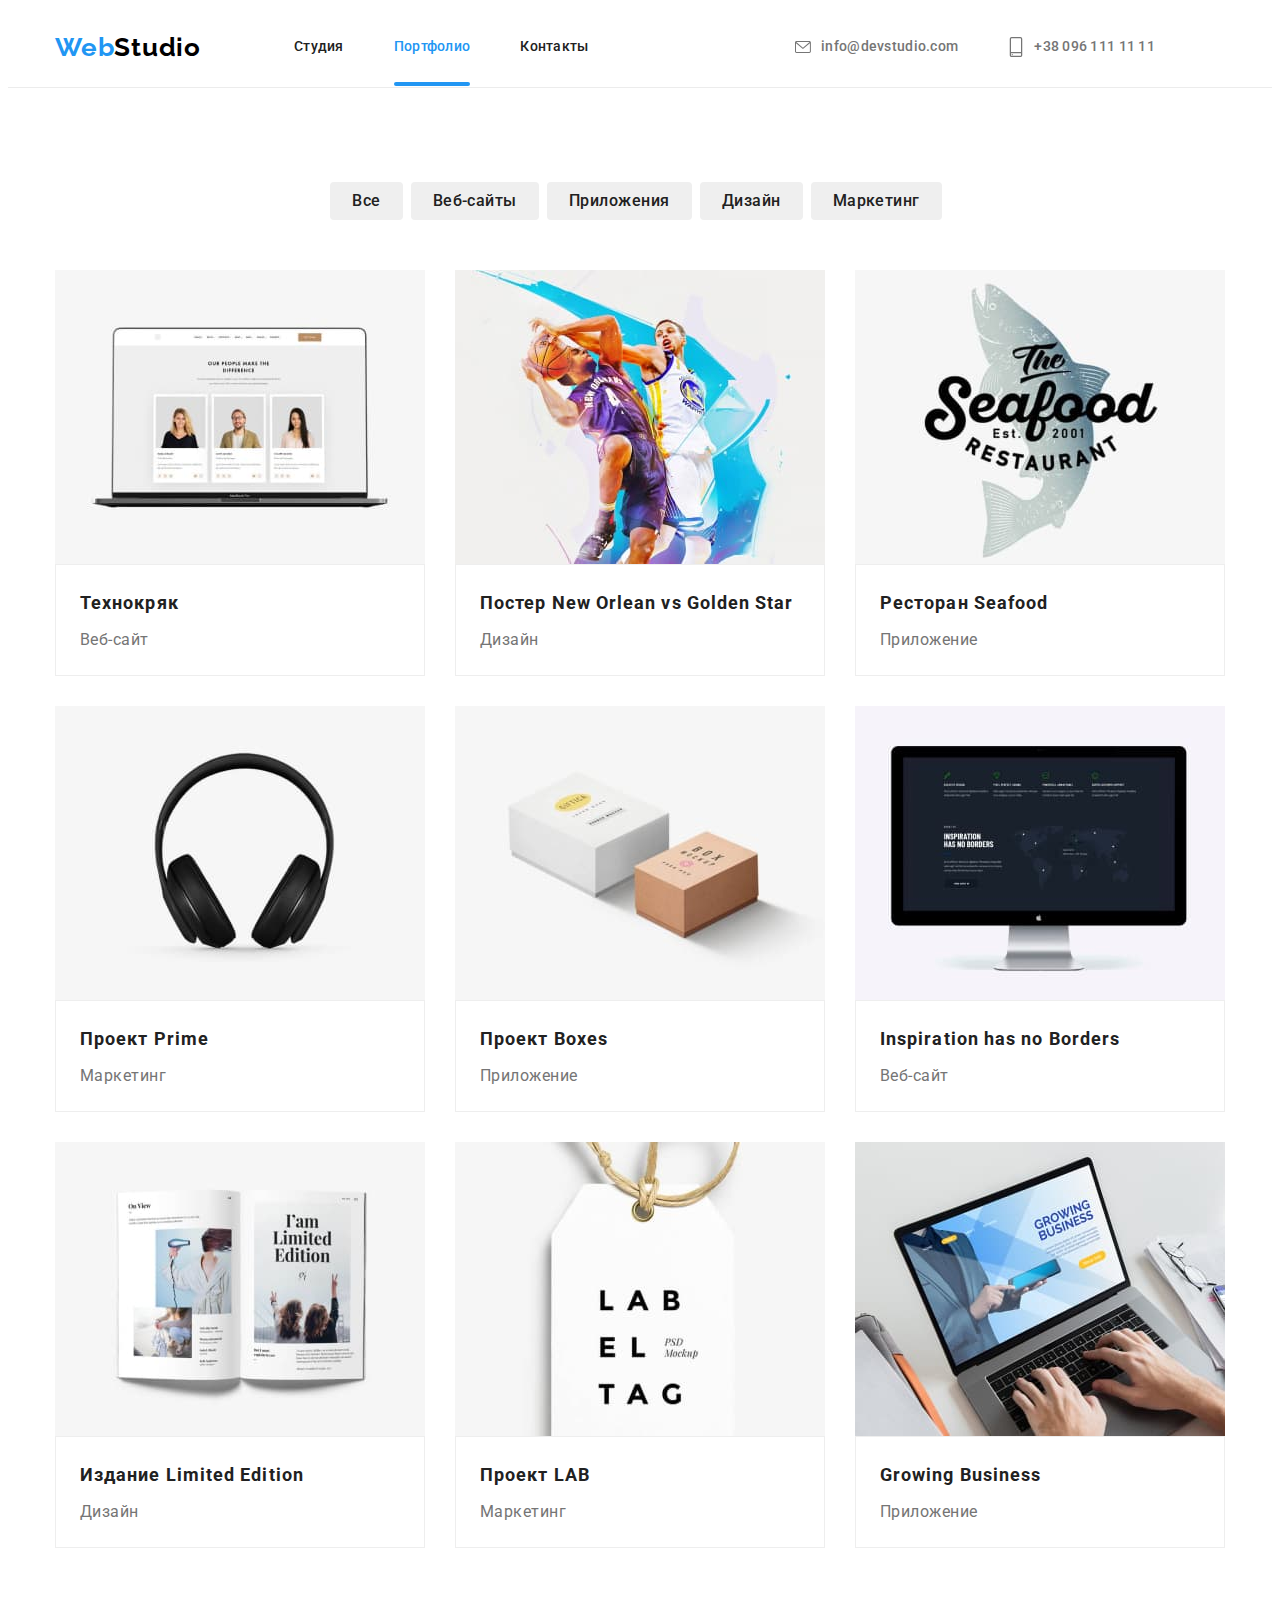
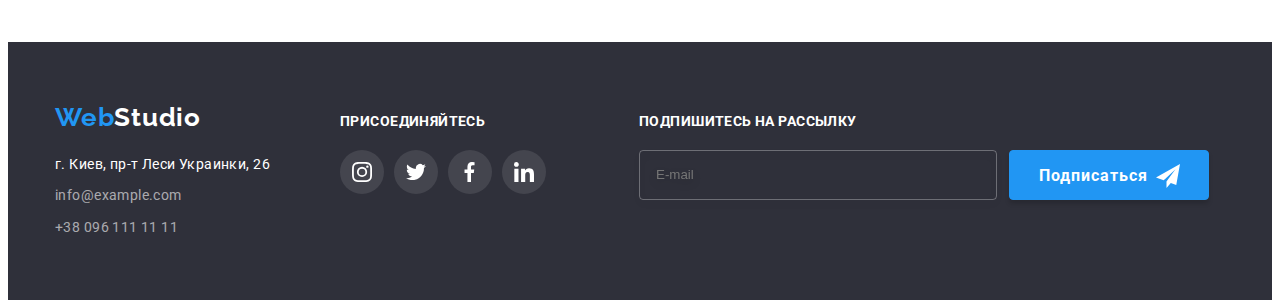
==== portfolio.html @ 85b64e0f "добавляет папки для нового проекта" ====
<!DOCTYPE html>
    <html lang="ru">
    <head>
        <meta charset="UTF-8">
        <meta http-equiv="X-UA-Compatible" content="IE=edge">
        <meta name="viewport" content="width=device-width, initial-scale=1.0">
        <title>WebStudio</title>
        <link rel="preconnect" href="https://fonts.gstatic.com">
        <link href="https://fonts.googleapis.com/css2?family=Raleway:wght@700&family=Roboto:wght@400;500;700;900&display=swap"
            rel="stylesheet">
        <link rel="stylesheet" href="./css/styles.css">

    </head>
    <body>
        <!-- Header-->
        <header class="header">
            <div class="container">
                <div class="container-nav">
                    <nav class="navigation">
                        <a class="logo-link link" href="./index.html"> <span class="logo">Web</span>Studio</a>
        
                        <ul class="menu list">
                            <li class="menu-item">
                                <a class="menu-link link " href="./index.html">Студия</a>
                            </li>
                            <li class="menu-item">
                                <a class="menu-link link current" href="./portfolio.html">Портфолио</a>
                            </li>
                            <li class="menu-item">
                                <a class="menu-link link" href="">Контакты</a>
                            </li>
                        </ul>
                    </nav>
        
        
                    <ul class="contacts list">
                        <li class="contacts-link-item list">
                            <a class="mail-link link" href="mailo:info@devstudio.com">
                                <svg class="contacts-icon" width="16px" height="20px">
                                    <use href="./images/sprite.svg#icon-envelope">
                                    </use>
                                </svg>
                                info@devstudio.com</a>
                        </li>
        
                        <li class="navigation-link-item list">
                            <a class="tel-link link" href="tel:+380961111111">
                                <svg class="contacts-icon" width="16px" height="20px">
                                    <use href="./images/sprite.svg#icon-smartphone">
                                    </use>
                                </svg>
                                +38 096 111 11 11</a>
                        </li>
                    </ul>
                </div>
            </div>
        
        </header>
        <!-- Hero portfolio -->
        <main class="portfolio">
            <section>
                <h2 class="visually-hidden">Список проектов</h2>
                <div class="container">
                    <ul class="portfolio-button-list list">
                        <li class="portfolio-button-item">
                            <button class="portfolio-button" type="button">Все</button>
                        </li>
                        <li class="portfolio-button-item">
                            <button class="portfolio-button" type="button">Веб-сайты</button>
                        </li>
                        <li class="portfolio-button-item">
                            <button class="portfolio-button" type="button">Приложения</button>
                        </li>
                        <li class="portfolio-button-item">
                            <button class="portfolio-button" type="button">Дизайн</button>
                        </li>
                        <li class="portfolio-button-item">
                            <button class="portfolio-button" type="button">Маркетинг</button>
                        </li>
                    </ul>
                </div>


                <div class="container">
                <ul class="set-list list">
                    <li class="set-list-item">
                        <a class="set-list-icon link" href="">
                        <div class="set-list-image-text">
                            <img class="set-list-image" src="./images/portfolio/portfolio1.jpg" alt="Монитор" width="370" height="294">
                            <p class="set-list-text">Технокряк это современная площадка распространения коронавируса. Компании используют эту платформу для цифрового
                            шпионажа и атак на защищённые сервера конкурентов</p>
                        </div>
                        <div class="card-content">
                        <h3 class="list-projects">Технокряк</h3>
                        <p class="list-projects-text">Веб-сайт</p>
                     </div>
                    </a>
                        </li>

                    <li class="set-list-item">
                        <a class="set-list-icon link"  href="">
                        <div class="set-list-image-text">
                            <img src="./images/portfolio/portfolio2.jpg" alt="Баскетбольная команда" width="370" height="294">
                            <p class="set-list-text">Технокряк это современная площадка распространения коронавируса. Компании используют эту
                             платформу для цифрового
                              шпионажа и атак на защищённые сервера конкурентов</p>
                         </div>
                        <div class="card-content">
                        <h3 class="list-projects">Постер <span lang="en">New Orlean vs Golden Star</span></h3>
                        <p class="list-projects-text">Дизайн</p>
                     </div>
                    </a>
                    </li>

                    <li class="set-list-item">
                        <a class="set-list-icon link"  href="">
                        <div class="set-list-image-text">
                            <img src="./images/portfolio/portfolio3.jpg" alt="Логотип ресторана" width="370" height="294">
                                <p class="set-list-text">Технокряк это современная площадка распространения коронавируса. Компании используют эту
                                 платформу для цифрового
                                шпионажа и атак на защищённые сервера конкурентов</p>
                         </div>
                        <div class="card-content">
                        <h3 class="list-projects">Ресторан <span lang="en">Seafood</span></h3>
                        <p class="list-projects-text">Приложение</p>
                     </div>
                    </a>
                    </li>

                    <li class="set-list-item">
                        <a class="set-list-icon link"  href="">
                            <div class="set-list-image-text">
                                <img src="./images/portfolio/portfolio4.jpg" alt="Наушники" width="370" height="294">
                                <p class="set-list-text">Технокряк это современная площадка распространения коронавируса. Компании используют эту
                                платформу для цифрового
                                шпионажа и атак на защищённые сервера конкурентов</p>
                            </div>
                        <div class="card-content">
                        <h3 class="list-projects">Проект <span lang="en">Prime</span></h3>
                        <p class="list-projects-text">Маркетинг</p>
                     </div>
                    </a>
                    </li>

                    <li class="set-list-item">
                        <a class="set-list-icon link"  href="">
                            <div class="set-list-image-text">
                            <img src="./images/portfolio/portfolio5.jpg" alt="Элементы блоков" width="370" height="294">
                                <p class="set-list-text">Технокряк это современная площадка распространения коронавируса. Компании используют эту
                                    платформу для цифрового
                                    шпионажа и атак на защищённые сервера конкурентов</p>
                            </div>      
                     <div class="card-content">
                        <h3 class="list-projects">Проект <span lang="en">Boxes</span></h3>
                        <p class="list-projects-text">Приложение</p>
                    </div>
                    </a>
                    </li>

                    <li class="set-list-item">
                        <a class="set-list-icon link"  href="">
                            <div class="set-list-image-text">
                            <img src="./images/portfolio/portfolio6.jpg" alt="Сайт на экране монитора" width="370" height="294">
                            <p class="set-list-text">Технокряк это современная площадка распространения коронавируса. Компании используют эту
                                платформу для цифрового
                                шпионажа и атак на защищённые сервера конкурентов</p>
                            </div>
                        <div class="card-content">
                        <h3 class="list-projects"><span lang="en">Inspiration has no Borders</span></h3>
                        <p class="list-projects-text">Веб-сайт</p>
                    </div>
                    </a>
                    </li>

                    <li class="set-list-item">
                        <a class="set-list-icon link"  href="">
                            <div class="set-list-image-text">
                            <img src="./images/portfolio/portfolio7.jpg" alt="Журнал" width="370" height="294">
                            <p class="set-list-text">Технокряк это современная площадка распространения коронавируса. Компании используют эту
                                платформу для цифрового
                                шпионажа и атак на защищённые сервера конкурентов</p>
                            </div>
                        <div class="card-content">
                        <h3 class="list-projects">Издание <span lang="en">Limited Edition</span></h3>
                        <p class="list-projects-text">Дизайн</p>
                     </div>
                    </a>
                    </li>

                    <li class="set-list-item">
                        <a class="set-list-icon link"  href="">
                            <div class="set-list-image-text">
                            <img src="./images/portfolio/portfolio8.jpg" alt="Эмблема" width="370" height="294">
                            <p class="set-list-text">Технокряк это современная площадка распространения коронавируса. Компании используют эту
                                платформу для цифрового
                                шпионажа и атак на защищённые сервера конкурентов</p>
                            </div>
                        <div class="card-content">
                        <h3 class="list-projects">Проект <span lang="en">LAB</span></h3>
                        <p class="list-projects-text">Маркетинг</p>
                    </div>
                    </a>
                    </li>

                    <li class="set-list-item">
                        <a class="set-list-icon link"  href="">
                            <div class="set-list-image-text">
                                <img src="./images/portfolio/portfolio9.jpg" alt="Сайт на экране ноутбука" width="370" height="294">
                                <p class="set-list-text">Технокряк это современная площадка распространения коронавируса. Компании используют эту
                                    платформу для цифрового
                                    шпионажа и атак на защищённые сервера конкурентов</p>
                             </div>
                        <div class="card-content">
                        <h3 class="list-projects"><span lang="en">Growing Business</span></h3>
                        <p class="list-projects-text">Приложение</p>
                    </div>
                    </a>
                    </li>
                </ul>
                </div>

            </section>
        </main>
        <!-- Footer -->
    <footer class="footer">
        <div class="container footer-common ">
            <div class="contact-item">
                <a class="logo-link footerlink link" href="logo"> <span class="logo">Web</span><span
                        class="logo-type">Studio</span></a>
    
                <address class="contacts">
                    <ul class="contacts-list list">
                        <li class="contact-list-item">
                            <a class="contacts-adress link" href="https://goo.gl/maps/idP8wtgH4TsYc2U48" target="_blank"
                                rel="noopener noreferrer"> г. Киев, пр-т Леси Украинки, 26</a>
                        </li>
    
                        <li class="contact-list-item">
                            <a class="contacts-mail link" href="mailo:info@example.com">info@example.com</a>
                        </li>
    
                        <li class="contact-list-item">
                            <a class="contacts-tel link" href="tel:+380961111111">+38 096 111 11 11</a>
                        </li>
                    </ul>
                </address>
            </div>
            <div class="footer-icons">
                <h3 class="footer-title">Присоединяйтесь</h3>
                <ul class="footer-network-list">
    
                    <li class="footer-icon">
                        <a class="footer-network-icon link" href="#instagram" target="_blank" rel="noopener noreferrer">
                            <svg class="footer-network-icon-icon" width="20px" height="20px">
                                <use href="./images/sprite.svg#icon-instagram">
                                </use>
                            </svg>
                        </a>
                    </li>
    
                    <li class="footer-icon">
                        <a class="footer-network-icon link" href="#twitter" target="_blank" rel="noopener noreferrer">
                            <svg class="footer-network-icon-icon" width="20px" height="20px">
                                <use href="./images/sprite.svg#icon-twitter">
                                </use>
                            </svg>
                        </a>
                    </li>
    
                    <li class="footer-icon">
                        <a class="footer-network-icon link" href="#facebook" target="_blank" rel="noopener noreferrer">
                            <svg class="footer-network-icon-icon" width="20px" height="20px">
                                <use href="./images/sprite.svg#icon-facebook">
                                </use>
                            </svg>
                        </a>
                    </li>
    
                    <li class="footer-icon">
                        <a class="footer-network-icon link" href="#linkedin" target="_blank" rel="noopener noreferrer">
                            <svg class="footer-network-icon-icon" width="20px" height="20px">
                                <use href="./images/sprite.svg#icon-linkedin">
                                </use>
                            </svg>
                        </a>
                    </li>
                </ul>
            </div>
    
            <div class="mailing">
                <h3 class="footer-title">Подпишитесь на рассылку</h3>
                <form action="#" class="footer-form">
                    <label>
                        <input type="email" class="footer-text-form" placeholder="E-mail" required>
                    </label>
    
                    <button type="submit" class="footer-form-btn">Подписаться
                        <svg class="mail-icon" width="24" height="24">
                            <use href="/images/icons.svg#icon-icon-send"></use>
                        </svg>
                    </button>
                </form>
            </div>
        </div>
    </footer>
        
    </body>
    </html>
---- css/styles.css ----
html {
  box-sizing: border-box;
}
h1,
h2,
h3,
ul,
li,
p,
a {
  list-style: none;
  text-transform: none;
  margin: 0;
  padding: 0;
}

img {
  display: block;
  max-width: 100%;
  height: auto;
}
*::before,
*::after {
  box-sizing: inherit;
}
* {
  box-sizing: border-box;
}
:root {
  --tagline-color: #ffffff;
  --main-font: 'Roboto', sans-serif;
  --main-color: #212121;
  --link-color: #2196f3;
  --text-color: #757575;
  --icon-color: #afb1b8;
}
body {
  font-family: var(--main-font);
  color: var(--main-color);
  color: var(--text-color);
  color: var(--icon-color);
}

.list {
  list-style: none;
  padding: 0;
  margin: 0;
}
.link {
  text-decoration: none;
}

.modal-button,
.portfolio-button {
  border: transparent;
}
.container {
  margin-left: auto;
  margin-right: auto;
  padding-left: 15px;
  padding-right: 15px;
  width: 1200px;
}

/* Header */
.container-nav {
  padding-top: 24px;
  padding-bottom: 24px;
  display: flex;
  align-items: center;
}
.navigation {
  display: flex;
  align-items: center;
}

/* Webstudio */
.logo-link {
  display: block;
  margin-right: 93px;
}

.logo-link {
  font-family: Raleway;
  font-style: normal;
  font-weight: 700;
  font-size: 26px;
  line-height: 1.19;
  letter-spacing: 0.03em;
  color: #000000;
}
.logo {
  font-family: Raleway;
  font-style: normal;
  font-weight: 700;
  font-size: 26px;
  line-height: 1.19;
  letter-spacing: 0.03em;
  color: var(--link-color);
}
.logo-type {
  font-family: Raleway;
  font-style: normal;
  font-weight: 700;
  font-size: 26px;
  line-height: 1.19;
  letter-spacing: 0.03em;
  color: #ffffff;
}

/* menu navigation */
.header {
  border-bottom: 1px solid #ececec;
}
.navigation .menu-link.current {
  color: var(--link-color);
}

.menu {
  display: flex;
  font-family: var(--main-font);
  font-style: normal;
  font-weight: 500;
  font-size: 14px;
  line-height: 1.14;
  letter-spacing: 0.02em;
  color: var(--main-color);
}

.menu-item:not(:last-child) {
  margin-right: 50px;
}

.menu-link {
  position: relative;
  padding-top: 32px;
  padding-bottom: 32px;
  font-family: var(--main-font);
  font-style: normal;
  font-weight: 500;
  font-size: 14px;
  line-height: 1.14;
  letter-spacing: 0.02em;
  color: var(--main-color);
}

.menu-link:hover,
.menu-link:focus {
  color: var(--link-color);
}
.menu-link:hover::after,
.menu-link:focus::after {
  display: block;
  opacity: 1;
}
.menu-link::after {
  position: absolute;
  display: block;
  content: '';
  width: 100%;
  height: 4px;
  bottom: 0;
  left: 0;
  border-radius: 2px;
  background-color: var(--link-color);
  opacity: 0;
  transition: opacity 250ms cubic-bezier(0.4, 0, 0.2, 1);
}
.menu-link.current::after {
  position: absolute;
  display: block;
  content: '';
  width: 100%;
  height: 4px;
  bottom: 0;
  left: 0;
  background: var(--link-color);
  border-radius: 2px;
  opacity: 1;
}
.contacts {
  display: flex;
  margin-left: auto;
}

.contacts-link-item:not(:last-child) {
  margin-right: 50px;
}

.mail-link,
.tel-link {
  font-family: var(--main-font);
  font-style: normal;
  font-weight: 500;
  font-size: 14px;
  line-height: 1.14;
  letter-spacing: 0.02em;
  color: var(--text-color);
  display: flex;
  align-items: center;
  padding: 0;
  border: none;
  transition: color 250ms cubic-bezier(0.4, 0, 0.2, 1);
}
.contacts-icon {
  fill: currentColor;
}

.mail-link:hover,
.mail-link:focus {
  color: var(--link-color);
  transition: 250ms cubic-bezier(0.4, 0, 0.2, 1);
}
.tel-link:hover,
.tel-link:focus {
  color: var(--link-color);
  transition: 250ms cubic-bezier(0.4, 0, 0.2, 1);
}

.contacts-icon {
  margin-right: 10px;
  fill: currentColor;
}

/* ===========Hero============ */
/* main section */
.container {
  margin-top: 0;
  margin-bottom: 0;
}
.hero {
  background-color: #c4c4c4;
  background-image: linear-gradient(to right, rgba(47, 48, 58, 0.4), rgba(47, 48, 58, 0.4)),
    url(../images/img.jpg);
  background-size: cover;
  background-repeat: no-repeat;
  background-position: center;
  max-width: 1600px;
  height: 600px;
  align-items: center;
  text-align: center;
  margin-left: auto;
  margin-right: auto;
  padding-top: 200px;
  padding-bottom: 200px;
}
.title {
  margin-bottom: 30px;
  font-family: var(--main-font);
  font-style: normal;
  font-weight: 900;
  font-size: 44px;
  line-height: 1.36;
  text-align: center;
  letter-spacing: 0.06em;
  text-transform: uppercase;
  color: var(--tagline-color);
}
.modal-button {
  border-radius: 4px;
  display: block;
  margin: 0 auto;
  cursor: pointer;
  background: var(--link-color);
  box-shadow: 0px 4px 4px rgba(0, 0, 0, 0.15);
}
.button-text {
  padding: 11px 32px;
  font-family: var(--main-font);
  font-style: normal;
  font-weight: 700;
  font-size: 16px;
  line-height: 1.88;
  display: flex;
  align-items: center;
  text-align: center;
  letter-spacing: 0.06em;
  color: #ffffff;
}
.modal-button:hover,
.modal-button:focus {
  color: var(--link-color);
}
.modal-button:active {
  background: var(--link-color);
}

/* about company's concept section */
.section-concept {
  padding: 94px 0;
}
.concept-list {
  display: flex;
  flex-basis: calc((100% - 90px) / 4);
}
.concept-list-item:not(:last-child) {
  margin-right: 30px;
}
.concept-list-item {
  display: flex;
  flex-wrap: wrap;
}
.concept-icon {
  width: 270px;
  text-align: center;
  background: #f5f4fa;
  border-radius: 4px;
  margin-bottom: 30px;
  padding: 25px 100px;
}

.concept-list-title {
  margin-bottom: 10px;
  font-family: var(--main-font);
  font-style: normal;
  font-weight: 700;
  font-size: 14px;
  line-height: 1.14;
  letter-spacing: 0.03em;
  color: var(--main-color);
}
.subtitle-text {
  text-transform: uppercase;
}
.concept-list-title-text {
  text-align: left;
  font-family: var(--main-font);
  font-style: normal;
  font-weight: 400;
  font-size: 14px;
  line-height: 1.71;
  letter-spacing: 0.03em;
  color: var(--text-color);
}

/* about specification */
.specification {
  padding-bottom: 94px;
}
.specification-list {
  display: flex;
}
.specification-title {
  margin-bottom: 50px;
}
.specification-title,
.teammate-title,
.client-title {
  font-family: var(--main-font);
  font-style: normal;
  font-weight: 700;
  font-size: 36px;
  line-height: 1.17;
  text-align: center;
  letter-spacing: 0.03em;
  color: var(--main-color);
}
.specification-list-images:not(:last-child) {
  margin-right: 30px;
}
.specification-list-images {
  position: relative;
}
.service-desc {
  position: absolute;
  width: 370px;
  height: 70px;
  left: 0;
  bottom: 0;
  text-align: center;
  padding: 27px;
  background-color: rgba(47, 48, 58, 0.8);
}
.service-text {
  font-family: var(--main-color);
  font-style: normal;
  font-weight: 700;
  font-size: 14px;
  line-height: 1.14;
  text-align: center;
  letter-spacing: 0.03em;
  text-transform: uppercase;
  color: var(--tagline-color);
}
/* about teamates */
.teammate {
  padding: 94px 0;
  margin-left: auto;
  margin-right: auto;
  background-color: #f5f4fa;
}
.teammate-title {
  margin-bottom: 50px;
}
.team-list {
  display: flex;
}

.team-list-title {
  margin-bottom: 10px;
  font-family: var(--main-font);
  font-style: normal;
  font-weight: 500;
  font-size: 16px;
  line-height: 1.19;
  text-align: center;
  letter-spacing: 0.03em;
  color: var(--main-color);
}
.team-list-item:not(:last-child) {
  margin-right: 30px;
}
.team-list-item {
  padding-bottom: 30px;
  background: #ffffff;
  box-shadow: 0px 1px 3px rgba(0, 0, 0, 0.12), 0px 1px 1px rgba(0, 0, 0, 0.14),
    0px 2px 1px rgba(0, 0, 0, 0.2);
  border-radius: 0px 0px 4px 4px;
}
.team-image {
  padding: 30px 32px 30px 32px;
}
.team-list-title-text {
  font-family: var(--main-font);
  font-style: normal;
  font-weight: 400;
  font-size: 16px;
  line-height: 1.19;
  text-align: center;
  letter-spacing: 0.03em;
  color: var(--text-color);
}
.network {
  display: flex;
  justify-content: center;
  align-items: center;
}

.network-item:not(:last-child) {
  margin-right: 10px;
}
.network-item {
  display: flex;
}
.network-icon {
  display: flex;
  justify-content: center;
  align-items: center;
  width: 44px;
  height: 44px;
  border-radius: 50%;
  color: var(--icon-color);
  transition: 250ms cubic-bezier(0.4, 0, 0.2, 1);
}

.network-icon-icon {
  fill: currentColor;
}
.network-icon:hover,
.network-icon:focus {
  color: #ffffff;
  background-color: var(--link-color);
  transition: 250ms cubic-bezier(0.4, 0, 0.2, 1);
}
.network-icon-icon:hover,
.network-icon-icon:focus {
  color: currentColor;
  background-color: var(--link-color);
}

/* Clients */
.clients {
  padding: 94px 0;
}
.client-title {
  margin-bottom: 50px;
}
.client-list {
  display: flex;
  justify-content: space-between;
}
.client-list-item:not(:last-child) {
  margin-right: 30px;
}
.client-list-item {
  display: flex;
  justify-content: center;
  align-items: center;
  height: 92px;
  width: 170px;
}
.icon-image {
  display: flex;
  justify-content: center;
  align-items: center;
  width: 100%;
  height: 100%;
  text-align: center;
  border: 1px solid #afb1b8;
  box-sizing: border-box;
  border-radius: 4px;
  color: var(--icon-color);
  transition: 250ms cubic-bezier(0.4, 0, 0.2, 1);
}

.client-icon {
  fill: currentColor;
  color: var(--icon-color);
  transition: 250ms cubic-bezier(0.4, 0, 0.2, 1);
}
.icon-image:hover .client-icon,
.icon-image:focus .client-icon {
  fill: var(--link-color);
  transition: 250ms cubic-bezier(0.4, 0, 0.2, 1);
}
.icon-image:hover,
.icon-image:focus {
  border: 1px solid var(--link-color);
  border-radius: 4px;
  transition: 250ms cubic-bezier(0.4, 0, 0.2, 1);
}

/* Hero portfolio */
.portfolio {
  padding-top: 94px;
  padding-bottom: 94px;
}
.portfolio-button-list {
  display: flex;
  justify-content: center;
  margin-bottom: 50px;
}
.portfolio-button-item {
  display: inline-block;
  flex-direction: row;
  justify-content: space-around;
}
.portfolio-button-item {
  margin-right: 8px;
}
.portfolio-button-item:not(:last-child) {
  margin-right: 8px;
}
.portfolio-button {
  display: inline-block;
  padding: 6px 22px;
  font-family: var(--main-font);
  font-style: normal;
  font-weight: 500;
  font-size: 16px;
  line-height: 1.62;
  text-align: center;
  letter-spacing: 0.03em;
  color: var(--main-color);
  border-radius: 4px;
  cursor: pointer;
  border: transparent;
  transition: 250ms cubic-bezier(0.4, 0, 0.2, 1);
}

.portfolio-button:hover,
.portfolio-button:focus {
  box-shadow: 0px 3px 1px rgba(0, 0, 0, 0.1), 0px 1px 2px rgba(0, 0, 0, 0.08),
    0px 2px 2px rgba(0, 0, 0, 0.12);
  color: white;
  background: var(--link-color);
  transition: 250ms cubic-bezier(0.4, 0, 0.2, 1);
}

.set-list {
  margin: 0;
  padding: 0;
  list-style: none;
  display: flex;
  flex-wrap: wrap;
  margin-left: -30px;
  margin-top: -30px;
}

.set-list .set-list-icon:hover {
  box-shadow: 0px 1px 1px rgba(0, 0, 0, 0.12), 0px 4px 4px rgba(0, 0, 0, 0.06),
    1px 4px 6px rgba(0, 0, 0, 0.16);
}

.set-list > .set-list-item {
  flex-basis: calc(100% / 3 -30px);
  margin-left: 30px;
  margin-top: 30px;
  box-sizing: border-box;
}
.set-list-icon:hover {
  display: block;
  box-shadow: 0px 1px 1px rgba(0, 0, 0, 0.12), 0px 4px 4px rgba(0, 0, 0, 0.06),
    1px 4px 6px rgba(0, 0, 0, 0.16);
}
.set-list-icon {
  display: block;
}
.set-list-image-text {
  position: relative;
  overflow: hidden;
}
.set-list-item:hover .set-list-text {
  transform: translateY(0);
}
.set-list-icon:hover .set-list-text,
.set-list-icon:focus .set-list-text {
  transform: translateY(-100%);
}
.set-list-text {
  position: absolute;
  font-family: var(--main-font);
  font-style: normal;
  font-weight: 400;
  font-size: 18px;
  line-height: 1.56;
  letter-spacing: 0.03em;
  color: #ffffff;
  background-color: rgba(33, 150, 243, 0.9);
  padding: 63px 24px;
  top: 100%;
  left: 0;
  width: 100%;
  height: 100%;
  overflow: auto;
  transform: translateY(100%);
  transition: transform 250ms cubic-bezier(0.4, 0, 0.2, 1);
}
.card-content {
  padding: 20px 24px 20px 24px;
  border-right: 1px solid #eeeeee;
  border-bottom: 1px solid #eeeeee;
  border-left: 1px solid #eeeeee;
  background: #ffffff;
  border: 1px solid #eeeeee;
  box-sizing: border-box;
}
.list-projects {
  font-family: var(--main-font);
  font-style: normal;
  font-weight: 700;
  font-size: 18px;
  line-height: 2;
  letter-spacing: 0.06em;
  color: var(--main-color);
}
.list-projects-text {
  margin-top: 4px;
  font-family: var(--main-font);
  font-style: normal;
  font-weight: 400;
  font-size: 16px;
  line-height: 1.87;
  letter-spacing: 0.03em;
  color: var(--text-color);
}

/* footer */
.footer {
  display: block;
  margin-left: auto;
  margin-right: auto;
  padding-top: 60px;
  padding-bottom: 60px;
  background-position: center;
  background-color: #2f303a;
}
.footer-common {
  display: flex;
  align-items: baseline;
}
.contacts {
  margin-right: 70px;
}
.contact-item {
  display: block;
}
.contacts-adress {
  font-style: normal;
  font-weight: 400;
  font-size: 14px;
  line-height: 1.71;
  letter-spacing: 0.03em;
  color: #ffffff;
}
.contact-list-item:not(:last-child) {
  margin-bottom: 8px;
}
.contacts-mail,
.contacts-tel {
  font-family: var(--main-font);
  font-style: normal;
  font-weight: 400;
  font-size: 14px;
  line-height: 1.71;
  letter-spacing: 0.03em;
  color: rgba(255, 255, 255, 0.6);
}

.contacts-mail:focus,
.contacts-mail:hover {
  color: var(--link-color);
}

.contacts-tel:focus,
.contacts-tel:hover {
  color: var(--link-color);
}

.footerlink {
  margin-bottom: 20px;
}
.footer-title {
  margin-bottom: 20px;
  font-family: var(--main-font);
  font-style: normal;
  font-weight: 700;
  font-size: 14px;
  line-height: 1.14;
  letter-spacing: 0.03em;
  text-transform: uppercase;
  color: #ffffff;
}

.footer-network-list {
  display: flex;
}
.footer-icon {
  display: flex;
}
.footer-network-icon {
  display: flex;
  justify-content: center;
  align-items: center;
  width: 44px;
  height: 44px;
  border-radius: 50%;
  color: white;
  background: rgba(255, 255, 255, 0.1);
  transition: 250ms cubic-bezier(0.4, 0, 0.2, 1);
}
.footer-network-icon-icon {
  fill: currentColor;
}
.footer-icon:not(:last-child) {
  margin-right: 10px;
}
.footer-network-icon:hover,
.footer-network-icon:focus {
  color: white;
  background-color: var(--link-color);
  transition: 250ms cubic-bezier(0.4, 0, 0.2, 1);
}
.mailing {
  display: block;
  margin-left: 93px;
}
.footer-form {
  display: flex;
  align-items: center;
  margin-top: 20px;
}
.footer-text-form {
  display: flex;
  width: 358px;
  height: 50px;
  padding: 15px 16px;
  color: rgba(255, 255, 255, 0.6);
  background-color: transparent;
  border: 1px solid rgba(255, 255, 255, 0.3);
  filter: drop-shadow(0px 4px 4px rgba(0, 0, 0, 0.15));
  border-radius: 4px;
}
.footer-form-btn {
  position: relative;

  margin-left: 12px;
  font-family: var(--main-font);
  font-style: normal;
  font-weight: 700;
  font-size: 16px;
  line-height: 1.87;
  vertical-align: middle;
  letter-spacing: 0.06em;
  width: 200px;
  height: 50px;
  color: var(--tagline-color);
  background-color: var(--link-color);
  cursor: pointer;
  box-shadow: 0px 4px 4px rgba(0, 0, 0, 0.15);
  border-radius: 4px;
  padding-left: 29px;
  padding-right: 62px;
  padding-top: 10px;
  padding-bottom: 10px;
  outline: none;
  border: 1px solid var(--link-color);
  box-shadow: 0px 4px 4px rgba(0, 0, 0, 0.15);
  transition: background-color 250ms cubic-bezier(0.4, 0, 0.2, 1),
    color 250ms cubic-bezier(0.4, 0, 0.2, 1);
}

.mail-icon {
  position: absolute;
  top: 13px;
  right: 28px;
}

/* -----Footer-end------ */

.backdrop {
  position: fixed;
  top: 0;
  left: 0;
  width: 100%;
  height: 100%;
  background-color: rgba(0, 0, 0, 0.2);
  opacity: 1;
  visibility: visible;
  transition: opacity 250ms cubic-bezier(0.4, 0, 0.2, 1),
    visibility 250ms cubic-bezier(0.4, 0, 0.2, 1);
}
.modal {
  position: absolute;
  padding: 40px;
  width: 528px;
  height: 581px;
  top: 50%;
  left: 50%;
  transform: translate(-50%, -50%) scale(1);
  background-color: #ffffff;
  transition: transform 250ms cubic-bezier(0.4, 0, 0.2, 1);
}

.close-button {
  position: absolute;
  top: 8px;
  right: 8px;
  width: 30px;
  height: 30px;
  padding: 0;
  cursor: pointer;
  background-color: #ffffff;
  border: 1px solid rgba(0, 0, 0, 0.1);
  border-radius: 50%;
  transition: fill 250ms cubic-bezier(0.4, 0, 0.2, 1);
}
.close-button:hover,
.close-button:focus {
  fill: var(--link-color);
}

.backdrop.is-hidden {
  opacity: 0;
  pointer-events: none;
  visibility: hidden;
}
.backdrop.is-hidden .modal {
  transform: translate(-50%, -50%) scale(0.75);
}
.modal-form-head {
  margin-bottom: 12px;
  font-family: var(--main-font);
  font-style: normal;
  font-weight: 700;
  font-size: 20px;
  line-height: 1.15;
  text-align: center;
  letter-spacing: 0.03em;
  color: #212121;
}
.modal-form {
  display: flex;
  flex-direction: column;
}

.modal-form-field {
  font-family: var(--main-font);
  font-style: normal;
  font-weight: 400;
  font-size: 12px;
  line-height: 1.17;
  letter-spacing: 0.01em;
  color: #757575;
}
.modal-form-input-wrapper {
  display: block;
  position: relative;
  margin-top: 4px;
  margin-bottom: 10px;
}
.modal-form-input {
  padding-left: 42px;
  width: 100%;
  height: 40px;
  border: 1px solid rgba(33, 33, 33, 0.2);
  border-radius: 4px;
  color: var(--main-color);
  background-color: #ffffff;
  transition: border-color 250ms cubic-bezier(0.4, 0, 0.2, 1);
}
.modal-form-input:focus {
  outline: none;
  border: 1px solid var(--link-color);
  border-radius: 4px;
  border-color: var(--link-color);
}
.modal-form-input:focus + .modal-form-icon {
  fill: var(--link-color);
}

.modal-form-icon {
  display: block;
  position: absolute;
  top: 50%;
  left: 12px;
  transform: translateY(-50%);
  transition: fill 250ms cubic-bezier(0.4, 0, 0.2, 1);
}
.modal-form-message {
  margin-top: 4px;
  margin-bottom: 17px;
  padding: 12px 16px;
  width: 100%;
  height: 120px;
  border: 1px solid rgba(33, 33, 33, 0.2);
  border-radius: 4px;
  resize: none;
  transition: border-color 250ms cubic-bezier(0.4, 0, 0.2, 1);
}
.modal-form-message:focus {
  outline: none;
  border-color: var(--link-color);
}

.modal-form-checkbox-label::before {
  display: block;
  margin-right: 7px;
  content: '';
  width: 16px;
  height: 15px;
  border: 1px solid var(--main-color);
  border-radius: 2px;
  cursor: pointer;
}
.modal-form-checkbox:checked + .modal-form-checkbox-label::before {
  background-image: url(../images/icon-check.svg);
  background-color: var(--link-color);
  border: 1px solid var(--link-color);
  border-radius: 2px;
  background-size: contain;
  background-repeat: no-repeat;
  transition: background-color 250ms cubic-bezier(0.4, 0, 0.2, 1);
}
.modal-form-checkbox:focus + .modal-form-checkbox-label::before {
  outline: 2px solid var(--link-color);
  transition: border-color 250ms cubic-bezier(0.4, 0, 0.2, 1);
}
.modal-form-checkbox-label {
  display: flex;
  justify-content: center;
  align-items: center;
  margin-bottom: 30px;
  font-family: var(--main-font);
  font-style: normal;
  font-weight: 400;
  font-size: 14px;
  line-height: 1.71;
  letter-spacing: 0.03em;
  color: var(--text-color);
}
.visually-hidden {
  position: absolute !important;
  clip: rect(1px 1px 1px 1px); /* IE6, IE7 */
  clip: rect(1px, 1px, 1px, 1px);
  padding: 0 !important;
  border: 0 !important;
  height: 1px !important;
  width: 1px !important;
  overflow: hidden;
}
.modal-form-btn {
  display: block;
  margin: 0 auto;
  font-family: var(--main-font);
  font-style: normal;
  font-weight: 700;
  font-size: 16px;
  line-height: 1.87;
  width: 200px;
  height: 50px;
  background-color: #188ce8;
  color: var(--tagline-color);
  border-radius: 4px;
  border-color: #188ce8;
}
.modal-form-btn:hover,
.modal-form-btn:focus {
  box-shadow: 0px 4px 4px rgba(0, 0, 0, 0.15);
  transition: box-shadow 250ms cubic-bezier(0.4, 0, 0.2, 1);
  cursor: pointer;
}
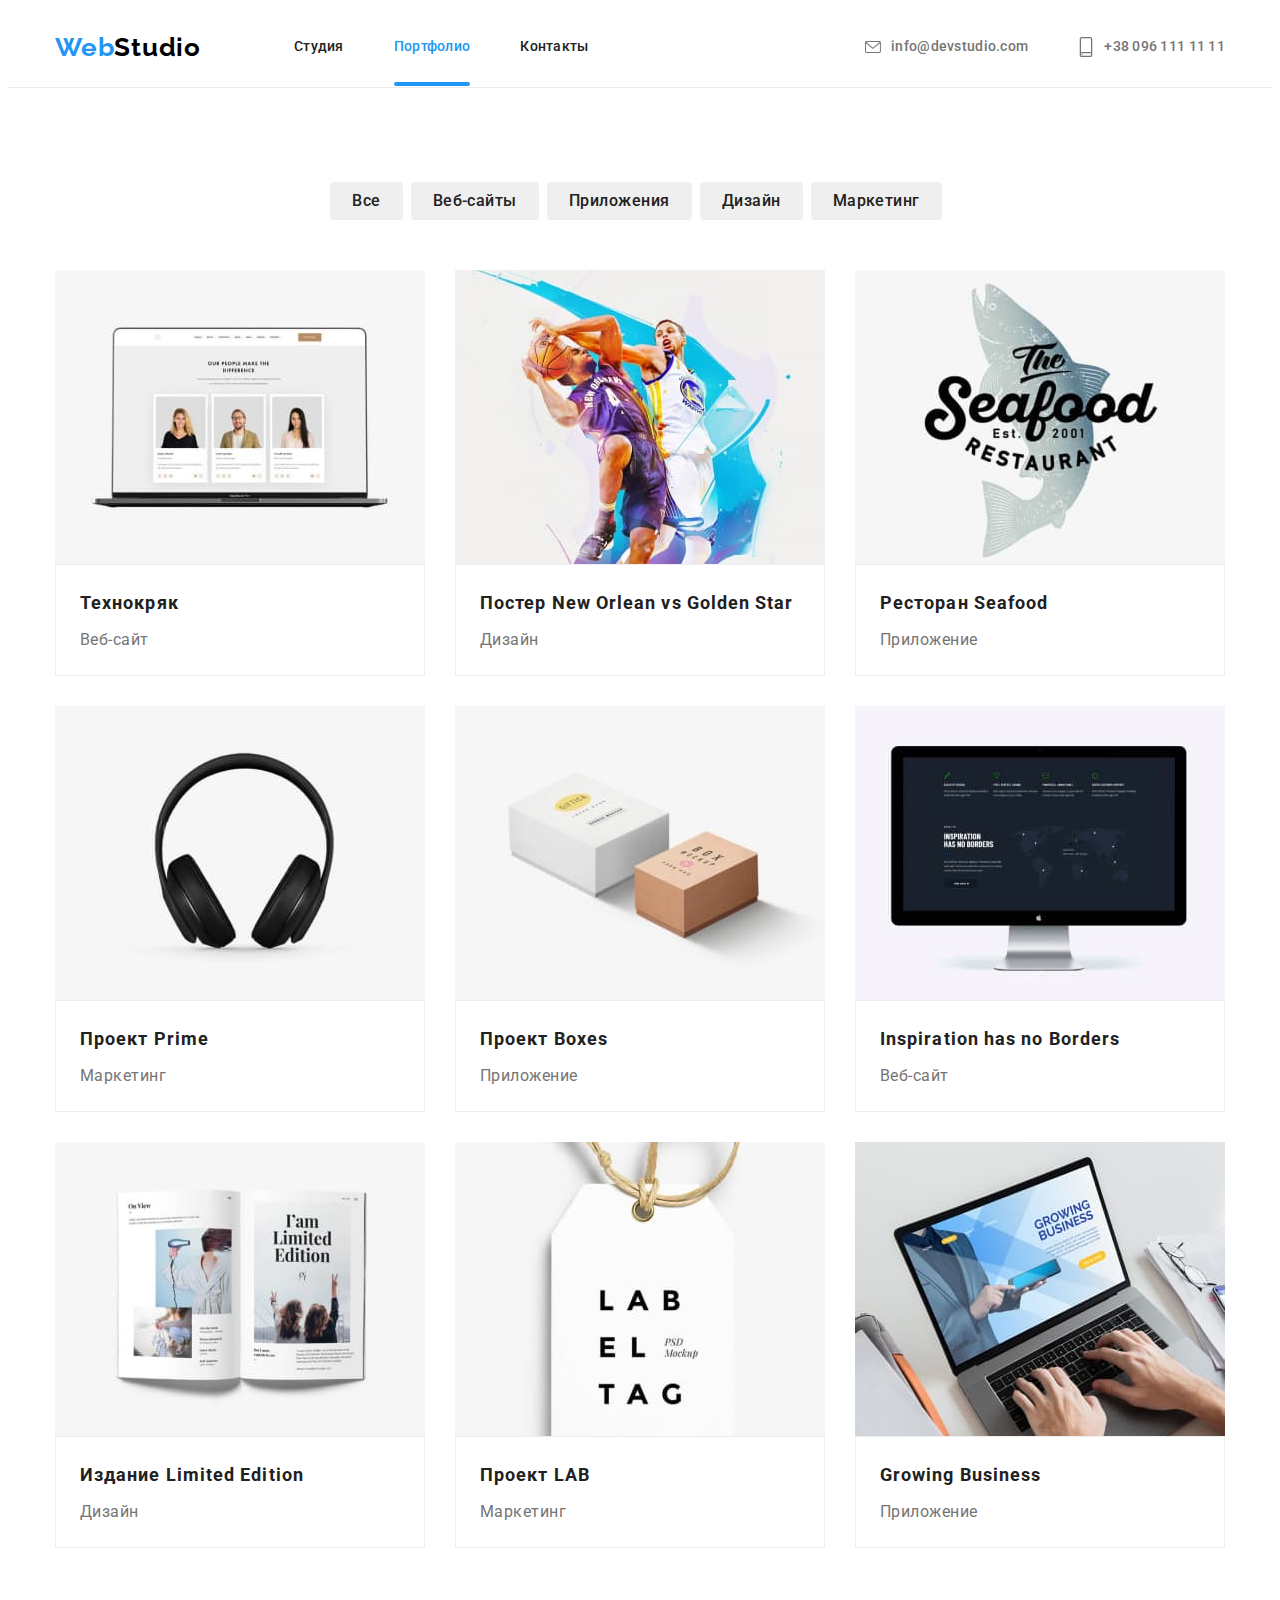
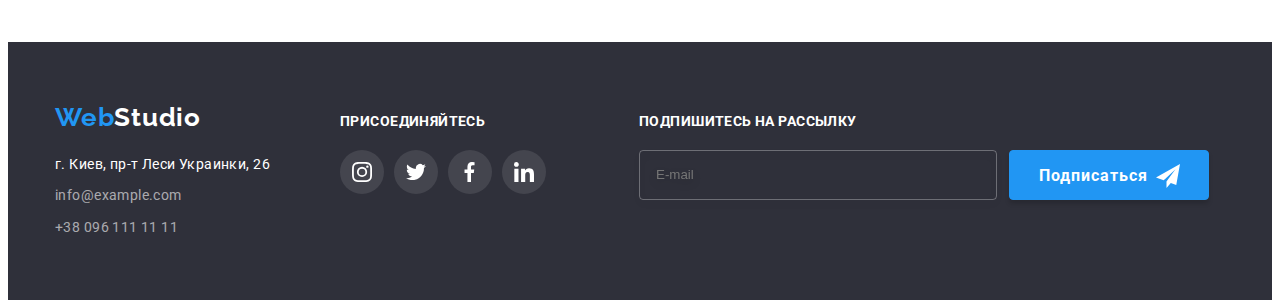
==== commit 4941e06b: "прописывает стили по ВЕМ" ====
--- a/portfolio.html
+++ b/portfolio.html
@@ -8,44 +8,44 @@
         <link rel="preconnect" href="https://fonts.gstatic.com">
         <link href="https://fonts.googleapis.com/css2?family=Raleway:wght@700&family=Roboto:wght@400;500;700;900&display=swap"
             rel="stylesheet">
-        <link rel="stylesheet" href="./css/styles.css">
+        <link rel="stylesheet" href="./css/main.min.css">
 
     </head>
     <body>
         <!-- Header-->
         <header class="header">
             <div class="container">
-                <div class="container-nav">
+                <div class="container__nav">
                     <nav class="navigation">
-                        <a class="logo-link link" href="./index.html"> <span class="logo">Web</span>Studio</a>
+                        <a class="logo__link header__logo link" href="./index.html"> <span class="logo">Web</span>Studio</a>
         
                         <ul class="menu list">
-                            <li class="menu-item">
-                                <a class="menu-link link " href="./index.html">Студия</a>
+                            <li class="menu__item">
+                                <a class="menu__link link" href="./index.html">Студия</a>
                             </li>
-                            <li class="menu-item">
-                                <a class="menu-link link current" href="./portfolio.html">Портфолио</a>
+                            <li class="menu__item">
+                                <a class="menu__link current link" href="./portfolio.html">Портфолио</a>
                             </li>
-                            <li class="menu-item">
-                                <a class="menu-link link" href="">Контакты</a>
+                            <li class="menu__item">
+                                <a class="menu__link link" href="">Контакты</a>
                             </li>
                         </ul>
                     </nav>
         
         
-                    <ul class="contacts list">
-                        <li class="contacts-link-item list">
-                            <a class="mail-link link" href="mailo:info@devstudio.com">
-                                <svg class="contacts-icon" width="16px" height="20px">
+                    <ul class="contacts-header header__contacts list">
+                        <li class="contacts__link-item list">
+                            <a class="contacts__mail-link link" href="mailo:info@devstudio.com">
+                                <svg class="contacts__icon" width="16px" height="20px">
                                     <use href="./images/sprite.svg#icon-envelope">
                                     </use>
                                 </svg>
                                 info@devstudio.com</a>
                         </li>
         
-                        <li class="navigation-link-item list">
-                            <a class="tel-link link" href="tel:+380961111111">
-                                <svg class="contacts-icon" width="16px" height="20px">
+                        <li class="contacts__navigation-link-item list">
+                            <a class="contacts__tel-link link" href="tel:+380961111111">
+                                <svg class="contacts__icon" width="16px" height="20px">
                                     <use href="./images/sprite.svg#icon-smartphone">
                                     </use>
                                 </svg>
@@ -224,61 +224,61 @@
         <!-- Footer -->
     <footer class="footer">
         <div class="container footer-common ">
-            <div class="contact-item">
-                <a class="logo-link footerlink link" href="logo"> <span class="logo">Web</span><span
+            <div class="contacts">
+                <a class="logo__link footerlink link" href="logo"> <span class="logo">Web</span><span
                         class="logo-type">Studio</span></a>
     
-                <address class="contacts">
-                    <ul class="contacts-list list">
-                        <li class="contact-list-item">
-                            <a class="contacts-adress link" href="https://goo.gl/maps/idP8wtgH4TsYc2U48" target="_blank"
+                <address class="contacts__item">
+                    <ul class="contacts__list list">
+                        <li class="contacts__list-item">
+                            <a class="contacts__adress link" href="https://goo.gl/maps/idP8wtgH4TsYc2U48" target="_blank"
                                 rel="noopener noreferrer"> г. Киев, пр-т Леси Украинки, 26</a>
                         </li>
     
-                        <li class="contact-list-item">
-                            <a class="contacts-mail link" href="mailo:info@example.com">info@example.com</a>
-                        </li>
-    
-                        <li class="contact-list-item">
-                            <a class="contacts-tel link" href="tel:+380961111111">+38 096 111 11 11</a>
+                        <li class="contacts__list-item">
+                            <a class="contacts__mail link" href="mailo:info@example.com">info@example.com</a>
+                        </li>
+    
+                        <li class="contacts__list-item">
+                            <a class="contacts__tel link" href="tel:+380961111111">+38 096 111 11 11</a>
                         </li>
                     </ul>
                 </address>
             </div>
-            <div class="footer-icons">
-                <h3 class="footer-title">Присоединяйтесь</h3>
-                <ul class="footer-network-list">
-    
-                    <li class="footer-icon">
-                        <a class="footer-network-icon link" href="#instagram" target="_blank" rel="noopener noreferrer">
-                            <svg class="footer-network-icon-icon" width="20px" height="20px">
+            <div class="footer__icons">
+                <h3 class="footer__title">Присоединяйтесь</h3>
+                <ul class="footer__network-list">
+    
+                    <li class="footer__icon">
+                        <a class="footer__network-icon link" href="#instagram" target="_blank" rel="noopener noreferrer">
+                            <svg class="footer__network-icon-icon" width="20px" height="20px">
                                 <use href="./images/sprite.svg#icon-instagram">
                                 </use>
                             </svg>
                         </a>
                     </li>
     
-                    <li class="footer-icon">
-                        <a class="footer-network-icon link" href="#twitter" target="_blank" rel="noopener noreferrer">
-                            <svg class="footer-network-icon-icon" width="20px" height="20px">
+                    <li class="footer__icon">
+                        <a class="footer__network-icon link" href="#twitter" target="_blank" rel="noopener noreferrer">
+                            <svg class="footer__network-icon-icon" width="20px" height="20px">
                                 <use href="./images/sprite.svg#icon-twitter">
                                 </use>
                             </svg>
                         </a>
                     </li>
     
-                    <li class="footer-icon">
-                        <a class="footer-network-icon link" href="#facebook" target="_blank" rel="noopener noreferrer">
-                            <svg class="footer-network-icon-icon" width="20px" height="20px">
+                    <li class="footer__icon">
+                        <a class="footer__network-icon link" href="#facebook" target="_blank" rel="noopener noreferrer">
+                            <svg class="footer__network-icon-icon" width="20px" height="20px">
                                 <use href="./images/sprite.svg#icon-facebook">
                                 </use>
                             </svg>
                         </a>
                     </li>
     
-                    <li class="footer-icon">
-                        <a class="footer-network-icon link" href="#linkedin" target="_blank" rel="noopener noreferrer">
-                            <svg class="footer-network-icon-icon" width="20px" height="20px">
+                    <li class="footer__icon">
+                        <a class="footer__network-icon link" href="#linkedin" target="_blank" rel="noopener noreferrer">
+                            <svg class="footer__network-icon-icon" width="20px" height="20px">
                                 <use href="./images/sprite.svg#icon-linkedin">
                                 </use>
                             </svg>
@@ -288,14 +288,14 @@
             </div>
     
             <div class="mailing">
-                <h3 class="footer-title">Подпишитесь на рассылку</h3>
-                <form action="#" class="footer-form">
+                <h3 class="footer__title">Подпишитесь на рассылку</h3>
+                <form action="#" class="footer__form">
                     <label>
-                        <input type="email" class="footer-text-form" placeholder="E-mail" required>
+                        <input type="email" class="footer__text-form" placeholder="E-mail" required>
                     </label>
     
-                    <button type="submit" class="footer-form-btn">Подписаться
-                        <svg class="mail-icon" width="24" height="24">
+                    <button type="submit" class="footer__form-btn">Подписаться
+                        <svg class="footer__mail-icon" width="24" height="24">
                             <use href="/images/icons.svg#icon-icon-send"></use>
                         </svg>
                     </button>
--- a/css/main.min.css
+++ b/css/main.min.css
@@ -0,0 +1,2 @@
+:root{--tagline-color: #ffffff;--main-font: 'Roboto', sans-serif;--main-color: #212121;--link-color: #2196f3;--text-color: #757575;--icon-color: #afb1b8}.visually-hidden{position:absolute !important;clip:rect(1px 1px 1px 1px);clip:rect(1px, 1px, 1px, 1px);padding:0 !important;border:0 !important;height:1px !important;width:1px !important;overflow:hidden}html{box-sizing:border-box}h1,h2,h3,ul,li,p,a{list-style:none;text-transform:none;margin:0;padding:0}img{display:block;max-width:100%;height:auto}*::before,*::after{box-sizing:inherit}*{box-sizing:border-box}body{font-family:var(--main-font);color:var(--main-color);color:var(--text-color);color:var(--icon-color)}.list{list-style:none;padding:0;margin:0}.link{text-decoration:none}.container{margin-left:auto;margin-right:auto;padding-left:15px;padding-right:15px;width:1200px;margin-top:0;margin-bottom:0}.logo{font-family:Raleway;font-style:normal;font-weight:700;font-size:26px;line-height:1.19;letter-spacing:0.03em;color:var(--link-color)}.logo__link{display:block;font-family:Raleway;font-style:normal;font-weight:700;font-size:26px;line-height:1.19;letter-spacing:0.03em;color:#000000}.logo-type{font-family:Raleway;font-style:normal;font-weight:700;font-size:26px;line-height:1.19;letter-spacing:0.03em;color:#ffffff}.header__logo{margin-right:93px}.title{margin-bottom:30px;font-family:var(--main-font);font-style:normal;font-weight:900;font-size:44px;line-height:1.36;text-align:center;letter-spacing:0.06em;text-transform:uppercase;color:var(--tagline-color)}.specification__title,.teammate__title,.client__title{font-family:var(--main-font);font-style:normal;font-weight:700;font-size:36px;line-height:1.17;text-align:center;letter-spacing:0.03em;color:var(--main-color)}.network{display:flex;justify-content:center;align-items:center}.network-item{display:flex}.network-item:not(:last-child){margin-right:10px}.network-icon{display:flex;justify-content:center;align-items:center;width:44px;height:44px;border-radius:50%;color:var(--icon-color);transition:250ms cubic-bezier(0.4, 0, 0.2, 1)}.network-icon:hover,.network-icon:focus{color:#ffffff;background-color:var(--link-color);transition:250ms cubic-bezier(0.4, 0, 0.2, 1)}.network-icon-icon{fill:currentColor}.network-icon-icon:hover,.network-icon-icon:focus{color:currentColor;background-color:var(--link-color)}.modal-button,.portfolio-button{border:transparent}.backdrop{position:fixed;top:0;left:0;width:100%;height:100%;background-color:rgba(0,0,0,0.2);opacity:1;visibility:visible;transition:opacity 250ms cubic-bezier(0.4, 0, 0.2, 1),visibility 250ms cubic-bezier(0.4, 0, 0.2, 1)}.backdrop.is-hidden{opacity:0;pointer-events:none;visibility:hidden}.modal-button{border-radius:4px;display:block;margin:0 auto;cursor:pointer;background:var(--link-color);box-shadow:0px 4px 4px rgba(0,0,0,0.15)}.modal-button:hover,.modal-button:focus{color:var(--link-color)}.modal-button:active{background:var(--link-color)}.button-text{padding:11px 32px;font-family:var(--main-font);font-style:normal;font-weight:700;font-size:16px;line-height:1.88;display:flex;align-items:center;text-align:center;letter-spacing:0.06em;color:#ffffff}.modal{position:absolute;padding:40px;width:528px;height:581px;top:50%;left:50%;transform:translate(-50%, -50%) scale(1);background-color:#ffffff;transition:transform 250ms cubic-bezier(0.4, 0, 0.2, 1)}.close-button{position:absolute;top:8px;right:8px;width:30px;height:30px;padding:0;cursor:pointer;background-color:#ffffff;border:1px solid rgba(0,0,0,0.1);border-radius:50%;transition:fill 250ms cubic-bezier(0.4, 0, 0.2, 1)}.close-button:hover,.close-button:focus{fill:var(--link-color)}.backdrop.is-hidden .modal{transform:translate(-50%, -50%) scale(0.75)}.modal-form{display:flex;flex-direction:column}.modal-form-head{margin-bottom:12px;font-family:var(--main-font);font-style:normal;font-weight:700;font-size:20px;line-height:1.15;text-align:center;letter-spacing:0.03em;color:#212121}.modal-form-field{font-family:var(--main-font);font-style:normal;font-weight:400;font-size:12px;line-height:1.17;letter-spacing:0.01em;color:var(--text-color)}.modal-form-input{padding-left:42px;width:100%;height:40px;border:1px solid rgba(33,33,33,0.2);border-radius:4px;color:var(--main-color);background-color:#ffffff;transition:border-color 250ms cubic-bezier(0.4, 0, 0.2, 1)}.modal-form-input:focus{outline:none;border:1px solid var(--link-color);border-radius:4px;border-color:var(--link-color)}.modal-form-input-wrapper{display:block;position:relative;margin-top:4px;margin-bottom:10px}.modal-form-message{margin-top:4px;margin-bottom:17px;padding:12px 16px;width:100%;height:120px;border:1px solid rgba(33,33,33,0.2);border-radius:4px;resize:none;transition:border-color 250ms cubic-bezier(0.4, 0, 0.2, 1)}.modal-form-message:focus{outline:none;border-color:var(--link-color)}.modal-form-checkbox-label{display:flex;justify-content:center;align-items:center;margin-bottom:30px;font-family:var(--main-font);font-style:normal;font-size:14px;font-weight:400px;line-height:1.7;letter-spacing:0.03em;color:var(--text-color)}.modal-form-checkbox-label::before{display:block;margin-right:7px;content:'';width:16px;height:15px;border:1px solid var(--main-color);border-radius:2px;cursor:pointer}.modal-form-btn{display:block;margin:0 auto;font-family:var(--main-font);font-style:normal;font-weight:700;font-size:16px;line-height:1.87;width:200px;height:50px;background-color:#188ce8;color:var(--tagline-color);border-radius:4px;border-color:#188ce8}.modal-form-btn:hover,.modal-form-btn:focus{box-shadow:0px 4px 4px rgba(0,0,0,0.15);transition:box-shadow 250ms cubic-bezier(0.4, 0, 0.2, 1);cursor:pointer}.modal-form-icon{display:block;position:absolute;top:50%;left:12px;transform:translateY(-50%);transition:fill 250ms cubic-bezier(0.4, 0, 0.2, 1)}.modal-form-input:focus+.modal-form-icon{fill:var(--link-color)}.modal-form-checkbox:checked+.modal-form-checkbox-label::before{background-image:url(../images/icon-check.svg);background-color:var(--link-color);border:1px solid var(--link-color);border-radius:2px;background-size:contain;background-repeat:no-repeat;transition:background-color 250ms cubic-bezier(0.4, 0, 0.2, 1)}.modal-form-checkbox:focus+.modal-form-checkbox-label::before{outline:2px solid var(--link-color);transition:border-color 250ms cubic-bezier(0.4, 0, 0.2, 1)}.footer__network-list{display:flex}.footer__icon{display:flex}.footer__icon:not(:last-child){margin-right:10px}.footer__network-icon{display:flex;justify-content:center;align-items:center;width:44px;height:44px;border-radius:50%;color:white;background:rgba(255,255,255,0.1);transition:250ms cubic-bezier(0.4, 0, 0.2, 1)}.footer__network-icon:hover,.footer__network-icon:focus{color:white;background-color:var(--link-color);transition:250ms cubic-bezier(0.4, 0, 0.2, 1)}.footer__network-icon-icon{fill:currentColor}.container__nav{padding-top:24px;padding-bottom:24px;display:flex;align-items:center}.navigation{display:flex;align-items:center}.header{border-bottom:1px solid #ececec}.navigation .menu__link.current{color:var(--link-color)}.menu{display:flex;font-family:var(--main-font);font-style:normal;font-weight:500;font-size:14px;line-height:1.14;letter-spacing:0.02em;color:var(--main-color)}.menu__link{position:relative;padding-top:32px;padding-bottom:32px;font-family:var(--main-font);font-style:normal;font-weight:500;font-size:14px;line-height:1.14;letter-spacing:0.02em;color:var(--main-color)}.menu__link:hover,.menu__link:focus{color:var(--link-color)}.menu__link:hover::after,.menu__link:focus::after{display:block;opacity:1}.menu__link::after{position:absolute;display:block;content:'';width:100%;height:4px;bottom:0;left:0;border-radius:2px;background-color:var(--link-color);opacity:0;transition:opacity 250ms cubic-bezier(0.4, 0, 0.2, 1)}.menu__link.current::after{position:absolute;display:block;content:'';width:100%;height:4px;bottom:0;left:0;background:var(--link-color);border-radius:2px;opacity:1}.menu__item:not(:last-child){margin-right:50px}.contacts-header{display:flex}.header__contacts{margin-left:auto}.contacts__link-item:not(:last-child){margin-right:50px}.contacts__mail-link,.contacts__tel-link{font-family:var(--main-font);font-style:normal;font-weight:500;font-size:14px;line-height:1.14;letter-spacing:0.02em;color:var(--text-color);display:flex;align-items:center;padding:0;border:none;transition:color 250ms cubic-bezier(0.4, 0, 0.2, 1)}.contacts__mail-link:hover,.contacts__mail-link:focus{color:var(--link-color);transition:250ms cubic-bezier(0.4, 0, 0.2, 1)}.contacts__tel-link:hover,.contacts__tel-link:focus{color:var(--link-color);transition:250ms cubic-bezier(0.4, 0, 0.2, 1)}.contacts__icon{margin-right:10px;fill:currentColor}.hero{background-color:#c4c4c4;background-image:linear-gradient(to right, rgba(47,48,58,0.4), rgba(47,48,58,0.4)),url(../images/img.jpg);background-size:cover;background-repeat:no-repeat;background-position:center;max-width:1600px;height:600px;align-items:center;text-align:center;margin-left:auto;margin-right:auto;padding-top:200px;padding-bottom:200px}.concept{padding:94px 0}.concept__list{display:flex;flex-basis:calc((100% - 90px) / 4)}.concept__list-item{display:flex;flex-wrap:wrap}.concept__list-item:not(:last-child){margin-right:30px}.concept-icon{width:270px;text-align:center;background:#f5f4fa;border-radius:4px;margin-bottom:30px;padding:25px 100px}.concept__list-title{margin-bottom:10px;font-family:var(--main-font);font-style:normal;font-weight:700;font-size:14px;line-height:1.14;letter-spacing:0.03em;color:var(--main-color)}.subtitle-text{text-transform:uppercase}.concept__list-title-text{text-align:left;font-family:var(--main-font);font-style:normal;font-size:14px;font-weight:400px;line-height:1.7;letter-spacing:0.03em;color:var(--text-color)}.specification{padding-bottom:94px}.specification__list{display:flex}.specification__title{margin-bottom:50px}.specification__list-images{position:relative}.specification__list-images:not(:last-child){margin-right:30px}.service__desc{position:absolute;width:370px;height:70px;left:0;bottom:0;text-align:center;padding:27px;background-color:rgba(47,48,58,0.8)}.service__text{font-family:var(--main-color);font-style:normal;font-weight:700;font-size:14px;line-height:1.14;text-align:center;letter-spacing:0.03em;text-transform:uppercase;color:var(--tagline-color)}.teammate{padding:94px 0;margin-left:auto;margin-right:auto;background-color:#f5f4fa}.teammate__title{margin-bottom:50px}.team-list{display:flex}.team-list-title{margin-bottom:10px;font-family:var(--main-font);font-style:normal;font-weight:500;font-size:16px;line-height:1.19;text-align:center;letter-spacing:0.03em;color:var(--main-color)}.team-list-item{padding-bottom:30px;background:#ffffff;box-shadow:0px 1px 3px rgba(0,0,0,0.12),0px 1px 1px rgba(0,0,0,0.14),0px 2px 1px rgba(0,0,0,0.2);border-radius:0px 0px 4px 4px}.team-list-item:not(:last-child){margin-right:30px}.team-image{padding:30px 32px 30px 32px}.team-list-title-text{font-family:var(--main-font);font-style:normal;font-weight:400;font-size:16px;line-height:1.19;text-align:center;letter-spacing:0.03em;color:var(--text-color)}.clients{padding:94px 0}.client__title{margin-bottom:50px}.client-list{display:flex;justify-content:space-between}.client-list-item{display:flex;justify-content:center;align-items:center;height:92px;width:170px}.client-list-item:not(:last-child){margin-right:30px}.icon-image{display:flex;justify-content:center;align-items:center;width:100%;height:100%;text-align:center;border:1px solid #afb1b8;box-sizing:border-box;border-radius:4px;color:var(--icon-color);transition:250ms cubic-bezier(0.4, 0, 0.2, 1)}.icon-image:hover,.icon-image:focus{border:1px solid var(--link-color);border-radius:4px;transition:250ms cubic-bezier(0.4, 0, 0.2, 1)}.icon-image:hover .client-icon,.icon-image:focus .client-icon{fill:var(--link-color);transition:250ms cubic-bezier(0.4, 0, 0.2, 1)}.client-icon{fill:currentColor;color:var(--icon-color);transition:250ms cubic-bezier(0.4, 0, 0.2, 1)}.portfolio{padding-top:94px;padding-bottom:94px}.portfolio-button-list{display:flex;justify-content:center;margin-bottom:50px}.portfolio-button-item{display:inline-block;flex-direction:row;justify-content:space-around;margin-right:8px}.portfolio-button-item:not(:last-child){margin-right:8px}.portfolio-button{display:inline-block;padding:6px 22px;font-family:var(--main-font);font-style:normal;font-weight:500;font-size:16px;line-height:1.62;text-align:center;letter-spacing:0.03em;color:var(--main-color);border-radius:4px;cursor:pointer;border:transparent;transition:250ms cubic-bezier(0.4, 0, 0.2, 1)}.portfolio-button:hover,.portfolio-button:focus{box-shadow:0px 3px 1px rgba(0,0,0,0.1),0px 1px 2px rgba(0,0,0,0.08),0px 2px 2px rgba(0,0,0,0.12);color:white;background:var(--link-color);transition:250ms cubic-bezier(0.4, 0, 0.2, 1)}.set-list{margin:0;padding:0;list-style:none;display:flex;flex-wrap:wrap;margin-left:-30px;margin-top:-30px}.set-list .set-list-icon:hover{box-shadow:0px 1px 1px rgba(0,0,0,0.12),0px 4px 4px rgba(0,0,0,0.06),1px 4px 6px rgba(0,0,0,0.16)}.set-list>.set-list-item{flex-basis:calc(100% / 3 -30px);margin-left:30px;margin-top:30px;box-sizing:border-box}.set-list-icon{display:block}.set-list-icon:hover{display:block;box-shadow:0px 1px 1px rgba(0,0,0,0.12),0px 4px 4px rgba(0,0,0,0.06),1px 4px 6px rgba(0,0,0,0.16)}.set-list-image-text{position:relative;overflow:hidden}.set-list-item:hover .set-list-text{transform:translateY(0)}.set-list-icon:hover .set-list-text,.set-list-icon:focus .set-list-text{transform:translateY(-100%)}.set-list-text{position:absolute;font-family:var(--main-font);font-style:normal;font-weight:400;font-size:18px;line-height:1.56;letter-spacing:0.03em;color:#ffffff;background-color:rgba(33,150,243,0.9);padding:63px 24px;top:100%;left:0;width:100%;height:100%;overflow:auto;transform:translateY(100%);transition:transform 250ms cubic-bezier(0.4, 0, 0.2, 1)}.card-content{padding:20px 24px 20px 24px;border-right:1px solid #eeeeee;border-bottom:1px solid #eeeeee;border-left:1px solid #eeeeee;background:#ffffff;border:1px solid #eeeeee;box-sizing:border-box}.list-projects{font-family:var(--main-font);font-style:normal;font-weight:700;font-size:18px;line-height:2;letter-spacing:0.06em;color:var(--main-color)}.list-projects-text{margin-top:4px;font-family:var(--main-font);font-style:normal;font-weight:400;font-size:16px;line-height:1.87;letter-spacing:0.03em;color:var(--text-color)}.footer{display:block;margin-left:auto;margin-right:auto;padding-top:60px;padding-bottom:60px;background-position:center;background-color:#2f303a}.footer-common{display:flex;align-items:baseline}.footer__title{margin-bottom:20px;font-family:var(--main-font);font-style:normal;font-weight:700;font-size:14px;line-height:1.14;letter-spacing:0.03em;text-transform:uppercase;color:#ffffff}.footer__form{display:flex;align-items:center;margin-top:20px}.footer__text-form{display:flex;width:358px;height:50px;padding:15px 16px;color:rgba(255,255,255,0.6);background-color:transparent;border:1px solid rgba(255,255,255,0.3);filter:drop-shadow(0px 4px 4px rgba(0,0,0,0.15));border-radius:4px}.footer__form-btn{position:relative;margin-left:12px;font-family:var(--main-font);font-style:normal;font-weight:700;font-size:16px;line-height:1.87;vertical-align:middle;letter-spacing:0.06em;width:200px;height:50px;color:var(--tagline-color);background-color:var(--link-color);cursor:pointer;box-shadow:0px 4px 4px rgba(0,0,0,0.15);border-radius:4px;padding-left:29px;padding-right:62px;padding-top:10px;padding-bottom:10px;outline:none;border:1px solid var(--link-color);box-shadow:0px 4px 4px rgba(0,0,0,0.15);transition:background-color 250ms cubic-bezier(0.4, 0, 0.2, 1),color 250ms cubic-bezier(0.4, 0, 0.2, 1)}.contacts{display:block}.contacts__item{margin-right:70px}.contacts__adress{font-style:normal;font-size:14px;font-weight:400px;line-height:1.7;letter-spacing:0.03em;color:#ffffff}.contacts__mail,.contacts__tel{font-family:var(--main-font);font-style:normal;font-size:14px;font-weight:400px;line-height:1.7;letter-spacing:0.03em;color:rgba(255,255,255,0.6)}.contacts__mail:focus,.contacts__mail:hover{color:var(--link-color)}.contacts__tel:focus,.contacts__tel:hover{color:var(--link-color)}.contacts__list-item:not(:last-child){margin-bottom:8px}.footerlink{margin-bottom:20px}.mailing{display:block;margin-left:93px}.footer__mail-icon{position:absolute;top:13px;right:28px}
+/*# sourceMappingURL=main.min.css.map */